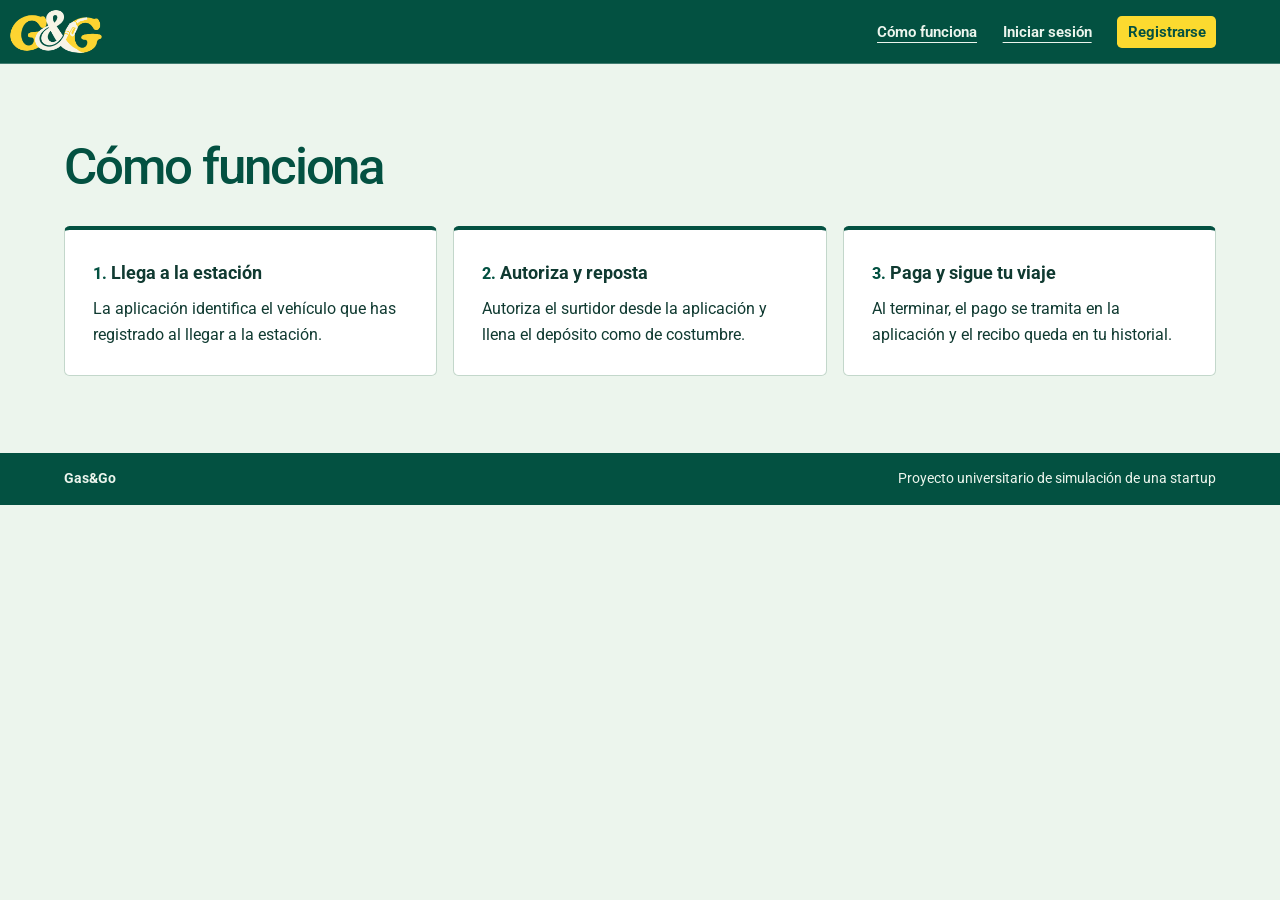
==== como-funciona.html @ ba5b00a3 "Add local account flows and invert refuelling badge colors" ====
<!doctype html>
<html lang="es">
  <head>
    <meta charset="utf-8">
    <meta name="viewport" content="width=device-width, initial-scale=1">
    <title>Cómo funciona | Gas&amp;Go</title>
    <link rel="icon" href="assets/images/logo-gg.webp" type="image/webp">
    <link rel="stylesheet" href="assets/css/site.css">
  </head>
  <body>
    <header class="site-header">
      <div class="container header-inner">
        <a class="brand" href="./" aria-label="Gas&Go, inicio">
          <img src="assets/images/logo-gg.webp" alt="" width="720" height="355">
        </a>
        <nav aria-label="Navegación principal">
          <a href="como-funciona.html" aria-current="page">Cómo funciona</a>
          <a href="iniciar-sesion.html">Iniciar sesión</a>
          <a href="registrarse.html" class="nav-register">Registrarse</a>
        </nav>
      </div>
    </header>

    <main>
      <section class="container process" aria-labelledby="pasos">
        <h1 id="pasos">Cómo funciona</h1>
        <ol class="steps">
          <li>
            <h2>Llega a la estación</h2>
            <p>La aplicación identifica el vehículo que has registrado al llegar a la estación.</p>
          </li>
          <li>
            <h2>Autoriza y reposta</h2>
            <p>Autoriza el surtidor desde la aplicación y llena el depósito como de costumbre.</p>
          </li>
          <li>
            <h2>Paga y sigue tu viaje</h2>
            <p>Al terminar, el pago se tramita en la aplicación y el recibo queda en tu historial.</p>
          </li>
        </ol>
      </section>
    </main>

    <footer class="site-footer">
      <div class="container footer-inner">
        <strong>Gas&amp;Go</strong>
        <span>Proyecto universitario de simulación de una startup</span>
      </div>
    </footer>
  </body>
</html>
---- assets/css/site.css ----
@font-face {
  font-family: Roboto;
  src: url("../fonts/roboto-latin-normal.woff2") format("woff2");
  font-style: normal;
  font-weight: 100 900;
  font-display: swap;
}

@font-face {
  font-family: Roboto;
  src: url("../fonts/roboto-latin-italic.woff2") format("woff2");
  font-style: italic;
  font-weight: 100 900;
  font-display: swap;
}

:root {
  --green: #035141;
  --yellow: #fcda2f;
  --mint: #ecf5ed;
  --ink: #103a31;
  --line: #c3d7cb;
}

* {
  box-sizing: border-box;
}

body {
  margin: 0;
  background: var(--mint);
  color: var(--ink);
  font-family: Roboto, system-ui, sans-serif;
  line-height: 1.6;
}

a {
  color: inherit;
}

a:focus-visible {
  outline: 3px solid currentColor;
  outline-offset: 5px;
}

.container {
  width: min(74rem, calc(100% - 2 * clamp(1.25rem, 5vw, 4rem)));
  margin-inline: auto;
}

.site-header,
.site-footer {
  background: var(--green);
  color: var(--mint);
}

.header-inner,
.footer-inner {
  display: flex;
  flex-wrap: wrap;
  align-items: center;
  justify-content: space-between;
  gap: 1rem;
  padding-block: 0.9rem;
}

.header-inner {
  padding-block: .5rem;
  border-bottom: 1px solid #ffffff40;
}

.brand img {
  display: block;
  width: 100%;
  height: auto;
}

.brand {
  display: block;
  width: clamp(5rem, 10vw, 6rem);
}

.site-header nav a {
  font-size: 0.95rem;
  font-weight: 650;
  text-underline-offset: 0.3em;
}

@media (min-width: 47rem) {
  .header-inner {
    width: 100%;
    padding-inline: .5rem max(clamp(1.25rem, 5vw, 4rem), (100% - 74rem) / 2);
  }
}

.process {
  padding-block: clamp(3rem, 6vw, 5.5rem);
}

.process h1 {
  margin: 0;
  font-weight: 500;
  letter-spacing: -0.04em;
  line-height: 1.03;
  color: var(--green);
  font-size: clamp(2.25rem, 4vw, 4rem);
}

.steps {
  display: grid;
  grid-template-columns: repeat(3, minmax(0, 1fr));
  gap: 1rem;
  margin-block: 2rem 0;
  padding-left: 0;
}

.steps li {
  display: list-item;
  list-style-position: inside;
  padding: clamp(1rem, 3vw, 1.75rem);
  border: 1px solid var(--line);
  border-top: 4px solid var(--green);
  border-radius: 0.35rem;
  background: #fff;
}

.steps li::marker {
  color: var(--green);
  font-weight: 800;
}

.steps h2 {
  display: inline;
  margin: 0;
  font-size: 1.15rem;
}

.steps p {
  margin: 0.55rem 0 0;
}

.footer-inner {
  font-size: 0.9rem;
}

@media (max-width: 46rem) {
  .steps {
    grid-template-columns: 1fr;
  }
}

.site-header nav {
  display: flex;
  flex-wrap: wrap;
  align-items: center;
  justify-content: flex-end;
  gap: .35rem clamp(.65rem, 2vw, 1.6rem);
}

.site-header .nav-register {
  padding: .25rem .65rem;
  border-radius: .3rem;
  background: var(--yellow);
  color: var(--green);
  text-decoration: none;
}

.site-header .nav-register:focus-visible {
  outline-color: var(--mint);
}

@media (max-width: 30rem) {
  .header-inner {
    flex-wrap: nowrap;
    gap: .6rem;
  }

  .header-inner .brand {
    flex: 0 0 auto;
  }

  .site-header nav a {
    font-size: .82rem;
  }
}
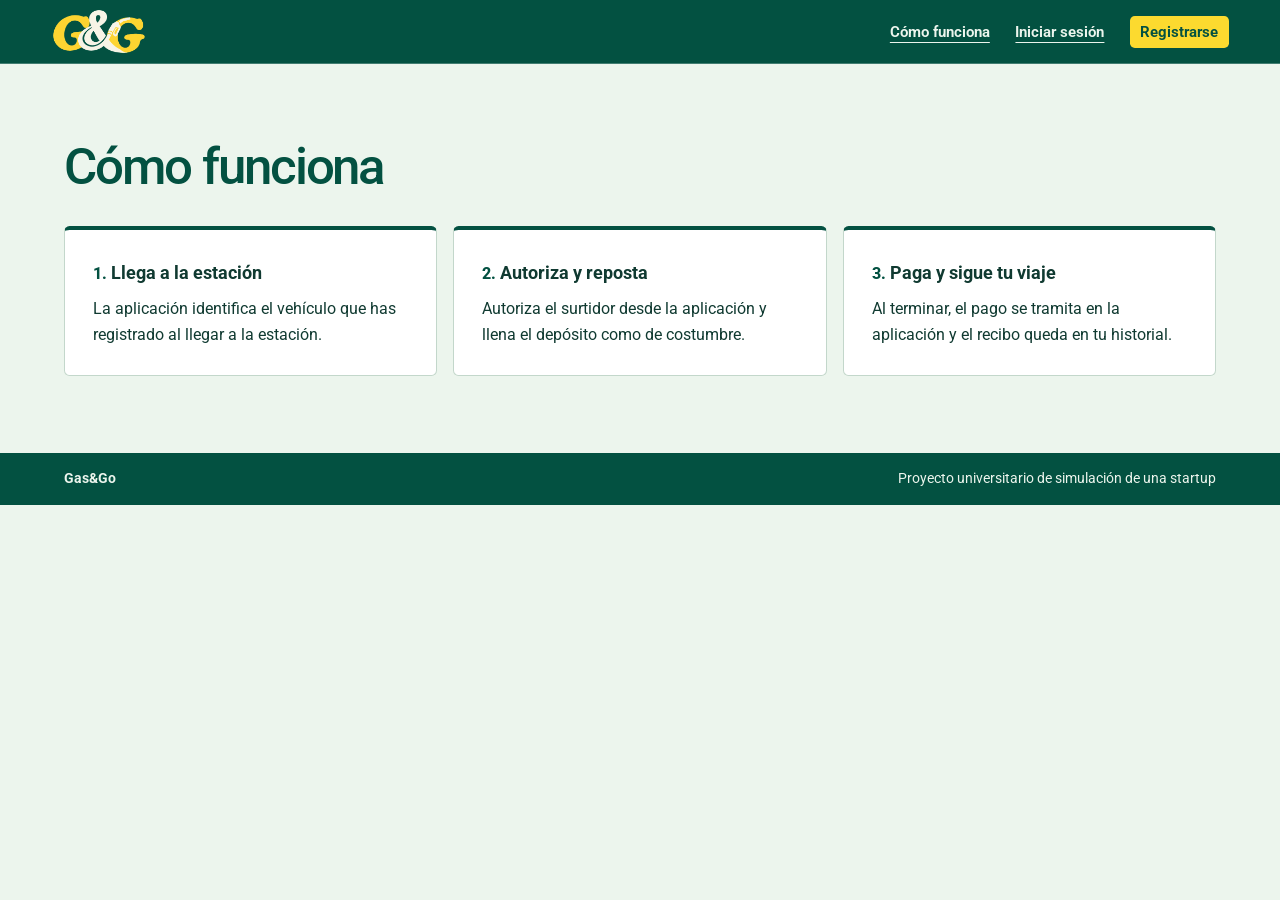
==== commit 53644c57: "Align shared header and move identification to the entrance camera" ====
--- a/como-funciona.html
+++ b/como-funciona.html
@@ -9,7 +9,7 @@
   </head>
   <body>
     <header class="site-header">
-      <div class="container header-inner">
+      <div class="header-inner">
         <a class="brand" href="./" aria-label="Gas&Go, inicio">
           <img src="assets/images/logo-gg.webp" alt="" width="720" height="355">
         </a>
--- a/assets/css/site.css
+++ b/assets/css/site.css
@@ -16,6 +16,7 @@
 
 :root {
   --green: #035141;
+  --station-edge: clamp(0.85rem, 4vw, 3.5rem);
   --yellow: #fcda2f;
   --mint: #ecf5ed;
   --ink: #103a31;
@@ -65,7 +66,7 @@
 }
 
 .header-inner {
-  padding-block: .5rem;
+  padding: .5rem clamp(1.25rem, 5vw, 4rem);
   border-bottom: 1px solid #ffffff40;
 }
 
@@ -88,8 +89,7 @@
 
 @media (min-width: 47rem) {
   .header-inner {
-    width: 100%;
-    padding-inline: .5rem max(clamp(1.25rem, 5vw, 4rem), (100% - 74rem) / 2);
+    padding-inline: var(--station-edge);
   }
 }
 
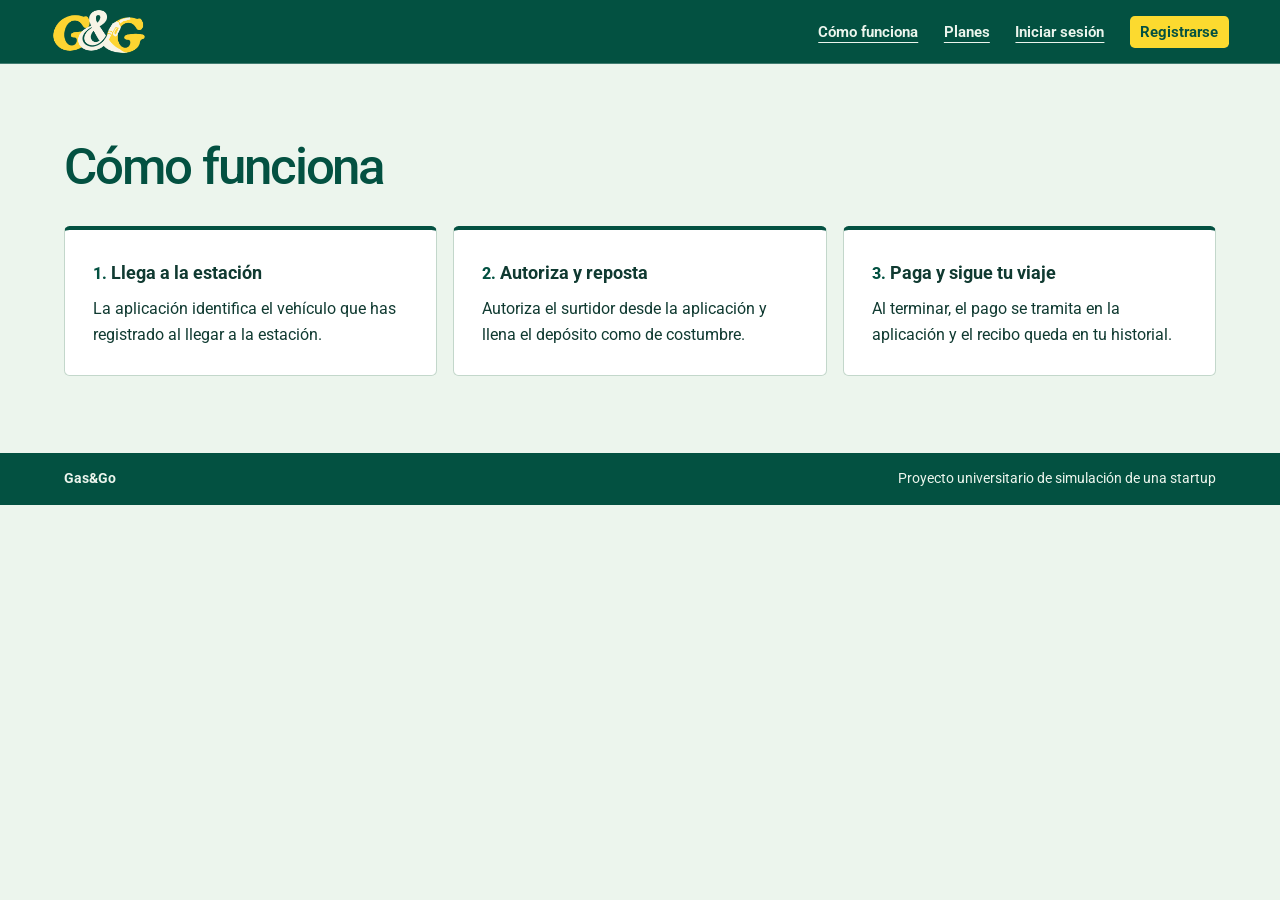
==== commit 2d7bf727: "Add interactive Gas&Go plan comparison" ====
--- a/como-funciona.html
+++ b/como-funciona.html
@@ -15,6 +15,7 @@
         </a>
         <nav aria-label="Navegación principal">
           <a href="como-funciona.html" aria-current="page">Cómo funciona</a>
+          <a href="planes.html">Planes</a>
           <a href="iniciar-sesion.html">Iniciar sesión</a>
           <a href="registrarse.html" class="nav-register">Registrarse</a>
         </nav>
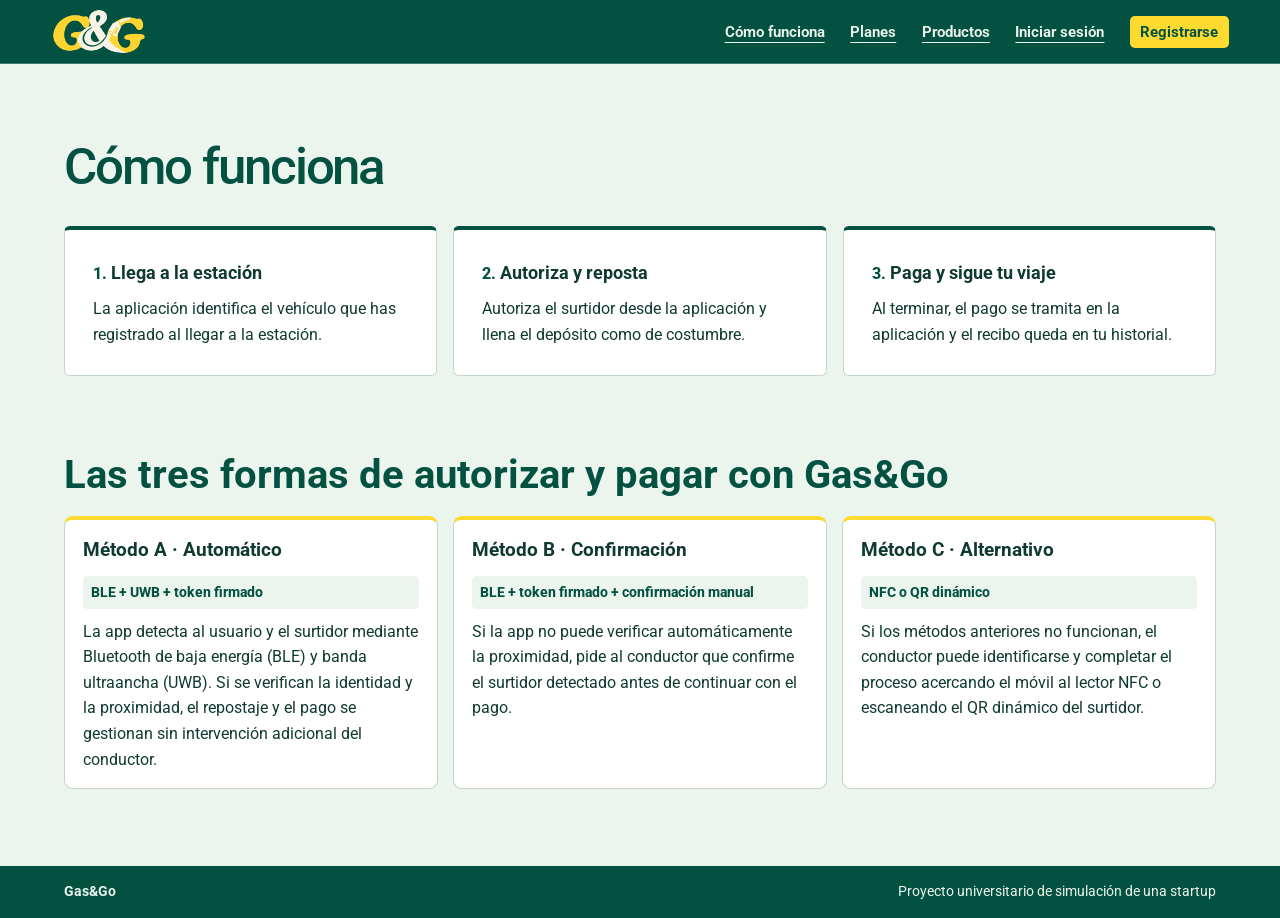
==== commit bd54005e: "Add product links, authorization methods and Service&Go visit" ====
--- a/como-funciona.html
+++ b/como-funciona.html
@@ -16,6 +16,7 @@
         <nav aria-label="Navegación principal">
           <a href="como-funciona.html" aria-current="page">Cómo funciona</a>
           <a href="planes.html">Planes</a>
+          <a href="productos.html">Productos</a>
           <a href="iniciar-sesion.html">Iniciar sesión</a>
           <a href="registrarse.html" class="nav-register">Registrarse</a>
         </nav>
@@ -40,6 +41,27 @@
           </li>
         </ol>
       </section>
+
+      <section class="container methods" aria-labelledby="methods-title">
+        <h2 id="methods-title">Las tres formas de autorizar y pagar con Gas&amp;Go</h2>
+        <div class="methods-grid">
+          <article>
+            <h3>Método A · Automático</h3>
+            <p class="method-tech">BLE + UWB + token firmado</p>
+            <p>La app detecta al usuario y el surtidor mediante Bluetooth de baja energía (BLE) y banda ultraancha (UWB). Si se verifican la identidad y la proximidad, el repostaje y el pago se gestionan sin intervención adicional del conductor.</p>
+          </article>
+          <article>
+            <h3>Método B · Confirmación</h3>
+            <p class="method-tech">BLE + token firmado + confirmación manual</p>
+            <p>Si la app no puede verificar automáticamente la proximidad, pide al conductor que confirme el surtidor detectado antes de continuar con el pago.</p>
+          </article>
+          <article>
+            <h3>Método C · Alternativo</h3>
+            <p class="method-tech">NFC o QR dinámico</p>
+            <p>Si los métodos anteriores no funcionan, el conductor puede identificarse y completar el proceso acercando el móvil al lector NFC o escaneando el QR dinámico del surtidor.</p>
+          </article>
+        </div>
+      </section>
     </main>
 
     <footer class="site-footer">
--- a/assets/css/site.css
+++ b/assets/css/site.css
@@ -183,3 +183,72 @@
     font-size: .82rem;
   }
 }
+
+@media (prefers-reduced-motion: no-preference) {
+  body::before {
+    content: "";
+    position: fixed;
+    z-index: 50;
+    inset: 0;
+    pointer-events: none;
+    background:
+      radial-gradient(ellipse at 27% 18%, #ecf5edbb, transparent 63%),
+      radial-gradient(ellipse at 81% 67%, #d4e9dca6, transparent 61%),
+      #ecf5ed66;
+    animation: page-mist .8s cubic-bezier(.2,.65,.3,1) both;
+  }
+
+  @keyframes page-mist {
+    from { opacity: 1; transform: scale(1.045); }
+    to { opacity: 0; transform: scale(1); }
+  }
+}
+
+.methods {
+  padding-bottom: clamp(3rem, 6vw, 5rem);
+}
+
+.methods h2 {
+  margin: 0 0 1.15rem;
+  color: var(--green);
+  font-size: clamp(1.5rem, 4vw, 2.5rem);
+  line-height: 1.12;
+}
+
+.methods-grid {
+  display: grid;
+  grid-template-columns: repeat(3, minmax(0, 1fr));
+  gap: .9rem;
+}
+
+.methods article {
+  padding: 1rem 1.15rem;
+  border: 1px solid var(--line);
+  border-top: .25rem solid var(--yellow);
+  border-radius: .55rem;
+  background: #fff;
+}
+
+.methods h3,
+.methods article p {
+  margin: 0 0 .6rem;
+}
+
+.methods article p:last-child {
+  margin-bottom: 0;
+}
+
+.method-tech {
+  padding: .35rem .5rem;
+  border-radius: .28rem;
+  background: var(--mint);
+  color: var(--green);
+  font-size: .86rem;
+  font-weight: 750;
+}
+
+@media (max-width: 46rem) {
+  .methods-grid {
+    grid-template-columns: 1fr;
+  }
+}
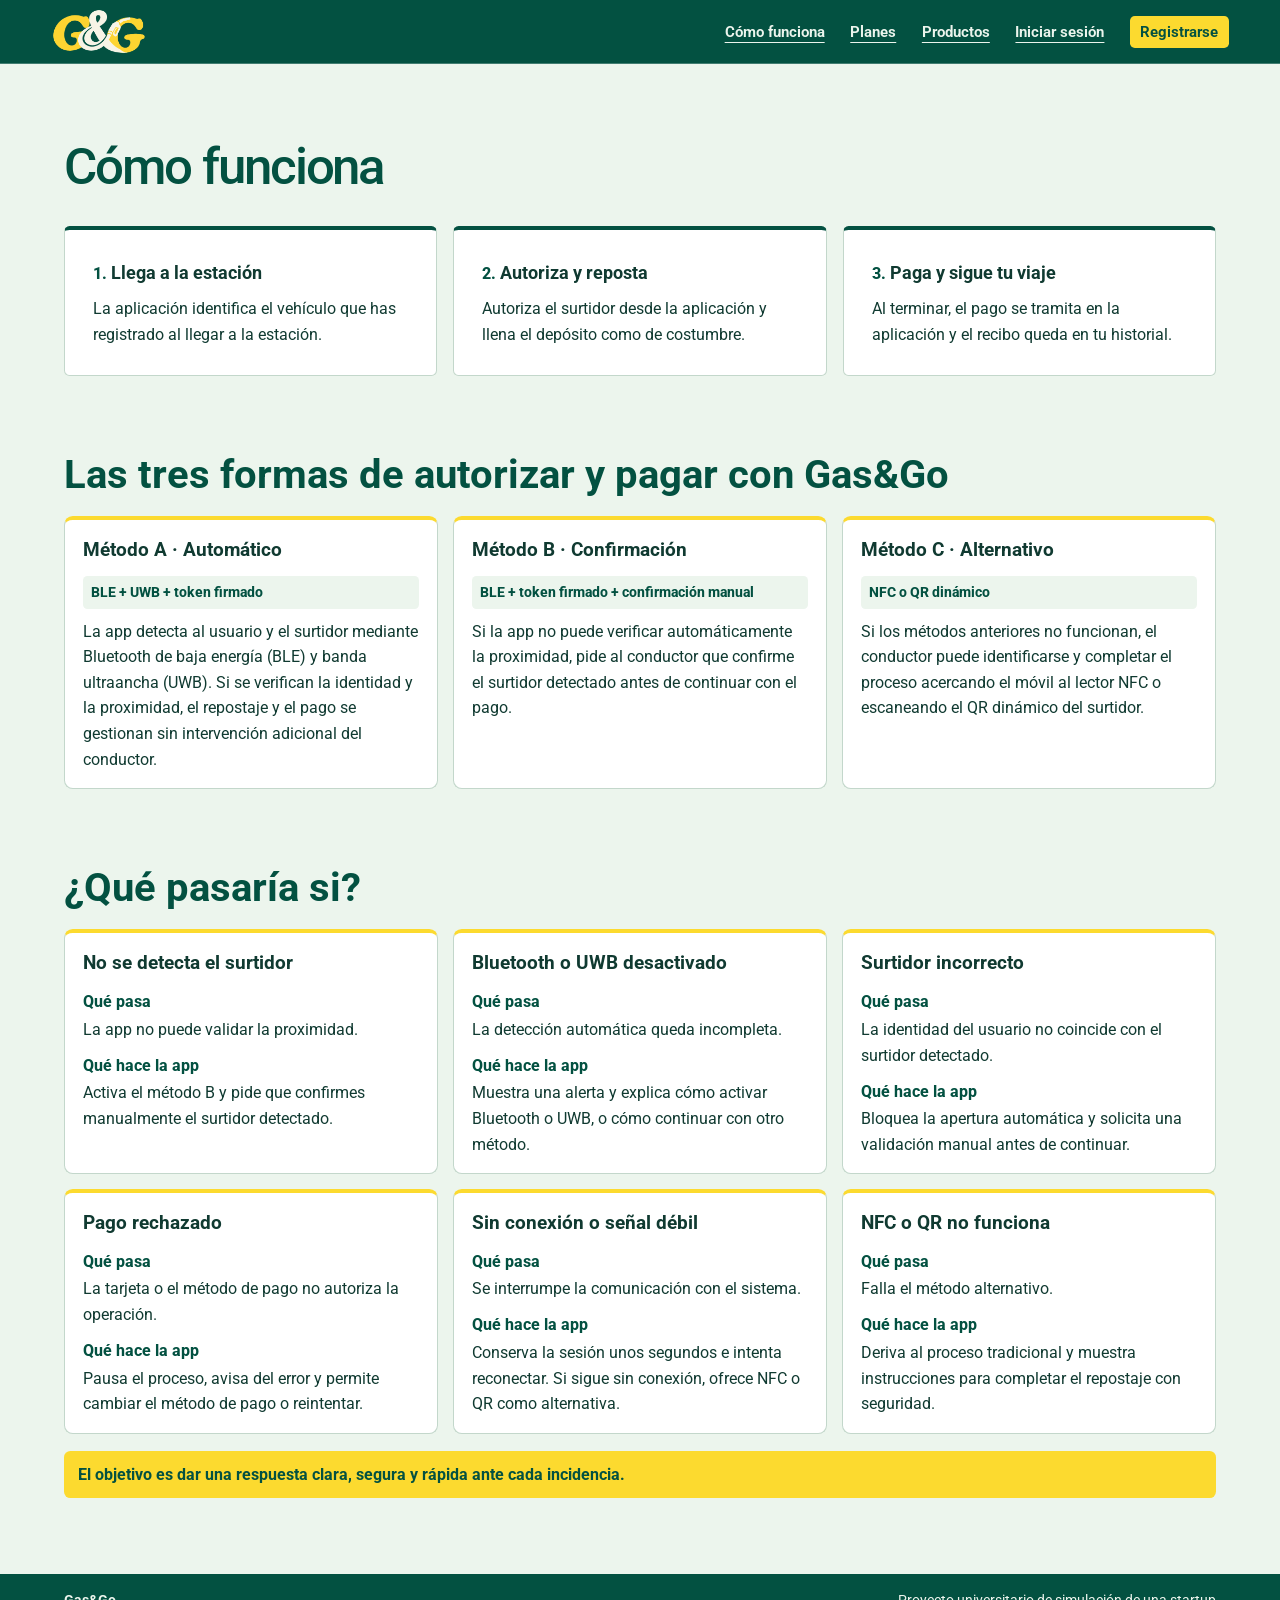
==== commit e435636f: "Document station incidents and apply service app branding" ====
--- a/como-funciona.html
+++ b/como-funciona.html
@@ -62,6 +62,18 @@
           </article>
         </div>
       </section>
+      <section class="container methods scenarios" aria-labelledby="scenarios-title">
+        <h2 id="scenarios-title">¿Qué pasaría si?</h2>
+        <div class="methods-grid">
+          <article><h3>No se detecta el surtidor</h3><dl><dt>Qué pasa</dt><dd>La app no puede validar la proximidad.</dd><dt>Qué hace la app</dt><dd>Activa el método B y pide que confirmes manualmente el surtidor detectado.</dd></dl></article>
+          <article><h3>Bluetooth o UWB desactivado</h3><dl><dt>Qué pasa</dt><dd>La detección automática queda incompleta.</dd><dt>Qué hace la app</dt><dd>Muestra una alerta y explica cómo activar Bluetooth o UWB, o cómo continuar con otro método.</dd></dl></article>
+          <article><h3>Surtidor incorrecto</h3><dl><dt>Qué pasa</dt><dd>La identidad del usuario no coincide con el surtidor detectado.</dd><dt>Qué hace la app</dt><dd>Bloquea la apertura automática y solicita una validación manual antes de continuar.</dd></dl></article>
+          <article><h3>Pago rechazado</h3><dl><dt>Qué pasa</dt><dd>La tarjeta o el método de pago no autoriza la operación.</dd><dt>Qué hace la app</dt><dd>Pausa el proceso, avisa del error y permite cambiar el método de pago o reintentar.</dd></dl></article>
+          <article><h3>Sin conexión o señal débil</h3><dl><dt>Qué pasa</dt><dd>Se interrumpe la comunicación con el sistema.</dd><dt>Qué hace la app</dt><dd>Conserva la sesión unos segundos e intenta reconectar. Si sigue sin conexión, ofrece NFC o QR como alternativa.</dd></dl></article>
+          <article><h3>NFC o QR no funciona</h3><dl><dt>Qué pasa</dt><dd>Falla el método alternativo.</dd><dt>Qué hace la app</dt><dd>Deriva al proceso tradicional y muestra instrucciones para completar el repostaje con seguridad.</dd></dl></article>
+        </div>
+        <p class="scenarios-objective">El objetivo es dar una respuesta clara, segura y rápida ante cada incidencia.</p>
+      </section>
     </main>
 
     <footer class="site-footer">
--- a/assets/css/site.css
+++ b/assets/css/site.css
@@ -252,3 +252,61 @@
     grid-template-columns: 1fr;
   }
 }
+
+:root {
+  --takego-primary: #361912;
+  --takego-secondary: #fed612;
+  --takego-tertiary: #fdf8ea;
+  --servicego-primary: #09264c;
+  --servicego-secondary: #ffdf2e;
+  --servicego-tertiary: #f7f9fc;
+}
+
+[data-brand="takego"] {
+  --service-primary: var(--takego-primary);
+  --service-secondary: var(--takego-secondary);
+  --service-tertiary: var(--takego-tertiary);
+  --service-logo: url('../images/takego-logo.webp');
+}
+
+[data-brand="servicego"] {
+  --service-primary: var(--servicego-primary);
+  --service-secondary: var(--servicego-secondary);
+  --service-tertiary: var(--servicego-tertiary);
+  --service-logo: url('../images/servicego-logo.webp');
+}
+
+.service-mark {
+  display: inline-block;
+  width: 3.2rem;
+  height: 1.2rem;
+  flex: 0 0 auto;
+  background: var(--service-logo) center / contain no-repeat;
+}
+
+.service-mark[hidden] {
+  display: none;
+}
+
+.scenarios dl {
+  margin: 0;
+}
+
+.scenarios dt {
+  margin-top: .65rem;
+  color: var(--green);
+  font-weight: 750;
+}
+
+.scenarios dd {
+  margin: .12rem 0 0;
+}
+
+.scenarios-objective {
+  margin: 1.1rem 0 0;
+  padding: .65rem .85rem;
+  border-radius: .4rem;
+  background: var(--yellow);
+  color: var(--green);
+  font-weight: 700;
+}
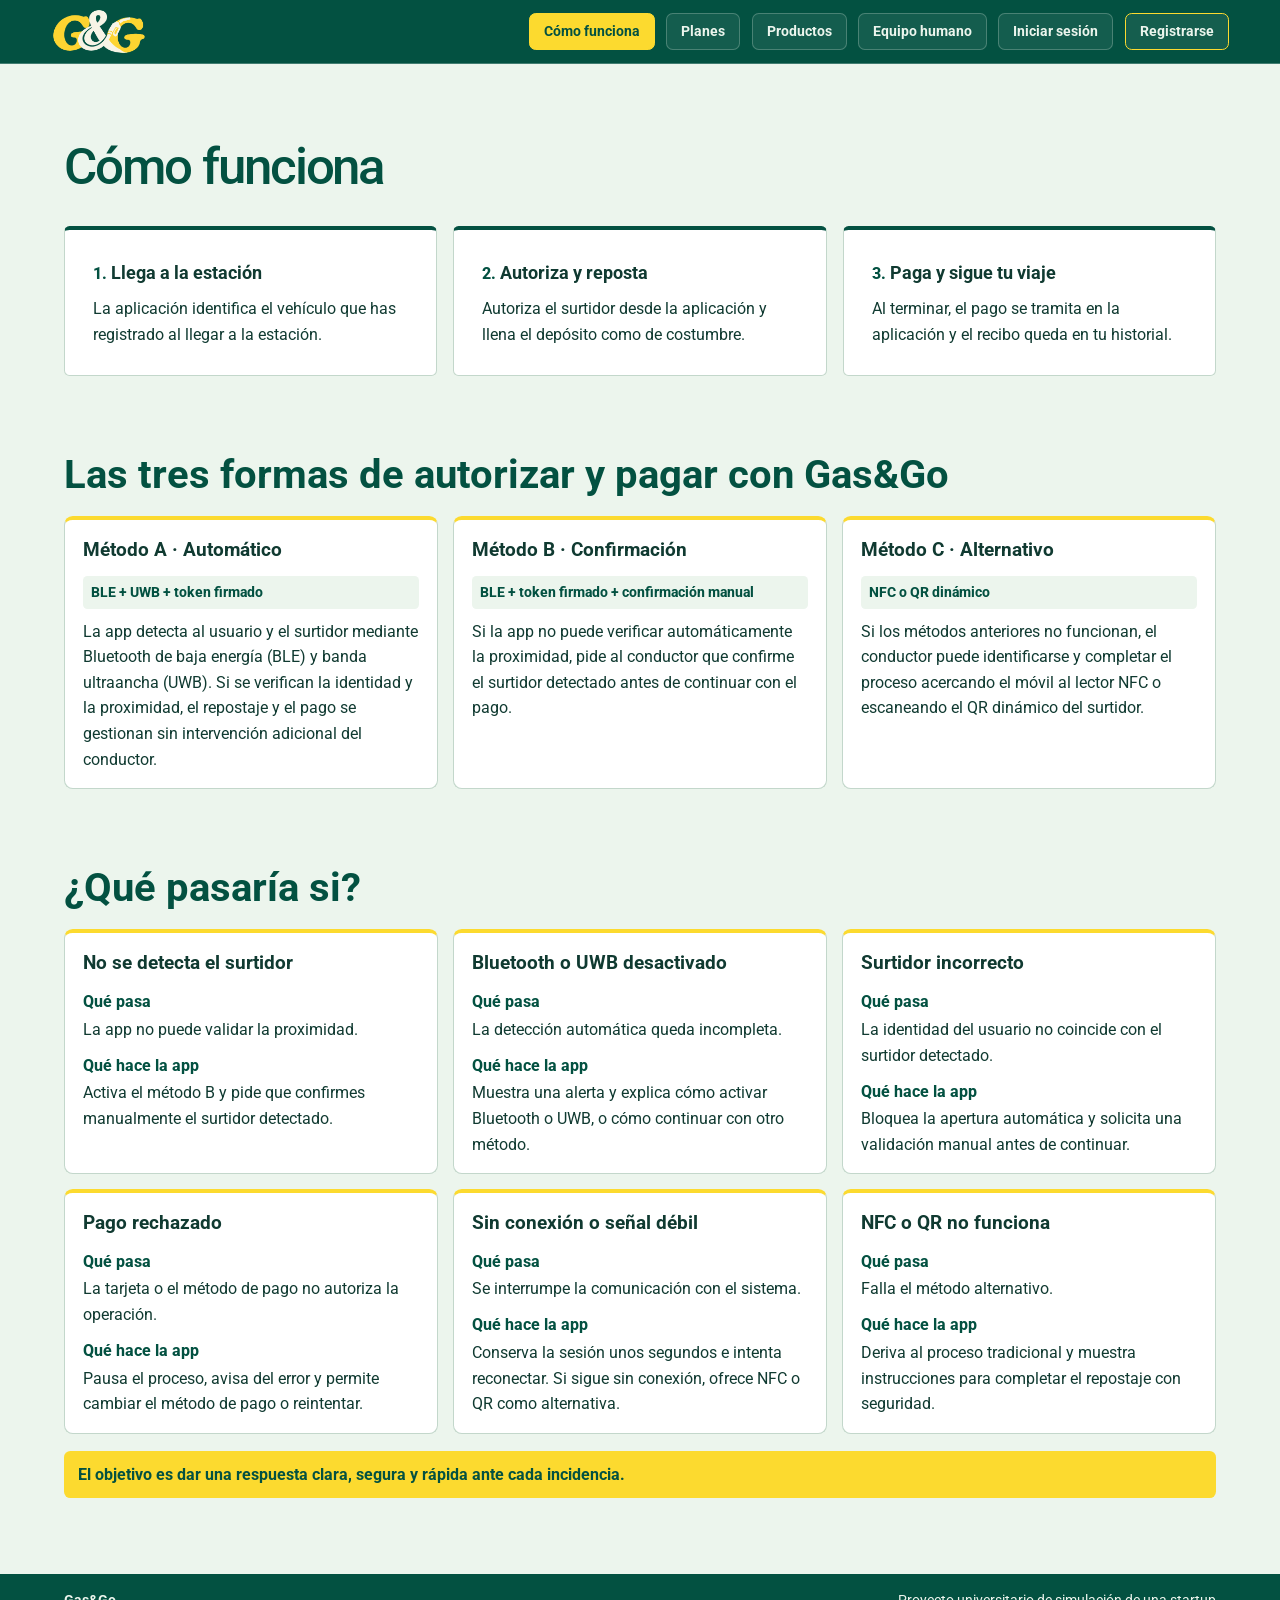
==== commit b8661ea7: "Añade el recorrido del equipo y pule la experiencia de Gas&Go" ====
--- a/como-funciona.html
+++ b/como-funciona.html
@@ -6,6 +6,7 @@
     <title>Cómo funciona | Gas&amp;Go</title>
     <link rel="icon" href="assets/images/logo-gg.webp" type="image/webp">
     <link rel="stylesheet" href="assets/css/site.css">
+    <script type="module" src="assets/cursor-trail.js"></script>
   </head>
   <body>
     <header class="site-header">
@@ -17,6 +18,7 @@
           <a href="como-funciona.html" aria-current="page">Cómo funciona</a>
           <a href="planes.html">Planes</a>
           <a href="productos.html">Productos</a>
+          <a href="equipo-humano.html">Equipo humano</a>
           <a href="iniciar-sesion.html">Iniciar sesión</a>
           <a href="registrarse.html" class="nav-register">Registrarse</a>
         </nav>
--- a/assets/css/site.css
+++ b/assets/css/site.css
@@ -81,12 +81,6 @@
   width: clamp(5rem, 10vw, 6rem);
 }
 
-.site-header nav a {
-  font-size: 0.95rem;
-  font-weight: 650;
-  text-underline-offset: 0.3em;
-}
-
 @media (min-width: 47rem) {
   .header-inner {
     padding-inline: var(--station-edge);
@@ -154,25 +148,76 @@
   flex-wrap: wrap;
   align-items: center;
   justify-content: flex-end;
-  gap: .35rem clamp(.65rem, 2vw, 1.6rem);
-}
-
-.site-header .nav-register {
-  padding: .25rem .65rem;
-  border-radius: .3rem;
+  gap: .38rem clamp(.28rem, 1vw, .7rem);
+}
+
+.site-header nav a {
+  display: inline-flex;
+  align-items: center;
+  justify-content: center;
+  min-height: 2.35rem;
+  padding: .28rem clamp(.48rem, 1.1vw, .95rem);
+  border: 1px solid #ecf5ed3d;
+  border-radius: .42rem;
+  background: #ecf5ed13;
+  color: var(--mint);
+  font-size: .9rem;
+  font-weight: 700;
+  line-height: 1.2;
+  text-align: center;
+  text-decoration: none;
+  white-space: nowrap;
+}
+
+.site-header nav .nav-register {
+  border-color: var(--yellow);
+}
+
+.site-header nav a:is([aria-current="page"], :hover, :focus-visible, :active),
+.site-header nav:not(:has([aria-current="page"])) .nav-register {
+  border-color: var(--yellow);
   background: var(--yellow);
   color: var(--green);
-  text-decoration: none;
-}
-
-.site-header .nav-register:focus-visible {
-  outline-color: var(--mint);
+}
+
+.site-header nav a:focus-visible {
+  outline: 2px solid var(--mint);
+  outline-offset: 3px;
+}
+
+@media (prefers-reduced-motion: no-preference) {
+  .site-header nav a {
+    transition: background-color .18s, color .18s, border-color .18s, translate .26s cubic-bezier(.2,.8,.3,1.15);
+  }
+
+  .site-header nav a:is(:hover, :focus-visible, :active) {
+    z-index: 1;
+    animation: header-jelly .46s ease-out;
+  }
+
+  @keyframes header-jelly {
+    0% { scale: 1; }
+    27% { scale: 1.095 .91; }
+    54% { scale: .985 1.08; }
+    78% { scale: 1.04 1.015; }
+    100% { scale: 1; }
+  }
+}
+
+@media (min-width: 53rem) and (prefers-reduced-motion: no-preference) {
+  .site-header nav a:has(+ a:is(:hover, :focus-visible)) {
+    translate: -.23rem;
+  }
+
+  .site-header nav a:is(:hover, :focus-visible) + a {
+    translate: .23rem;
+  }
 }
 
 @media (max-width: 30rem) {
   .header-inner {
     flex-wrap: nowrap;
-    gap: .6rem;
+    gap: .55rem;
   }
 
   .header-inner .brand {
@@ -180,7 +225,8 @@
   }
 
   .site-header nav a {
-    font-size: .82rem;
+    min-height: 1.95rem;
+    font-size: .76rem;
   }
 }
 
@@ -310,3 +356,27 @@
   color: var(--green);
   font-weight: 700;
 }
+
+@media (hover: hover) and (pointer: fine) {
+  :root {
+    --gasgo-cursor: url('../images/cursor-car.svg') 15 5, auto;
+    --gasgo-pointer: url('../images/cursor-car.svg') 15 5, pointer;
+    cursor: var(--gasgo-cursor);
+  }
+
+  :any-link,
+  button:not(:disabled),
+  summary,
+  label:has(input:is([type="checkbox"], [type="radio"])) {
+    cursor: var(--gasgo-pointer);
+  }
+}
+
+.cursor-trail {
+  position: fixed;
+  z-index: 60;
+  inset: 0;
+  width: 100%;
+  height: 100%;
+  pointer-events: none;
+}
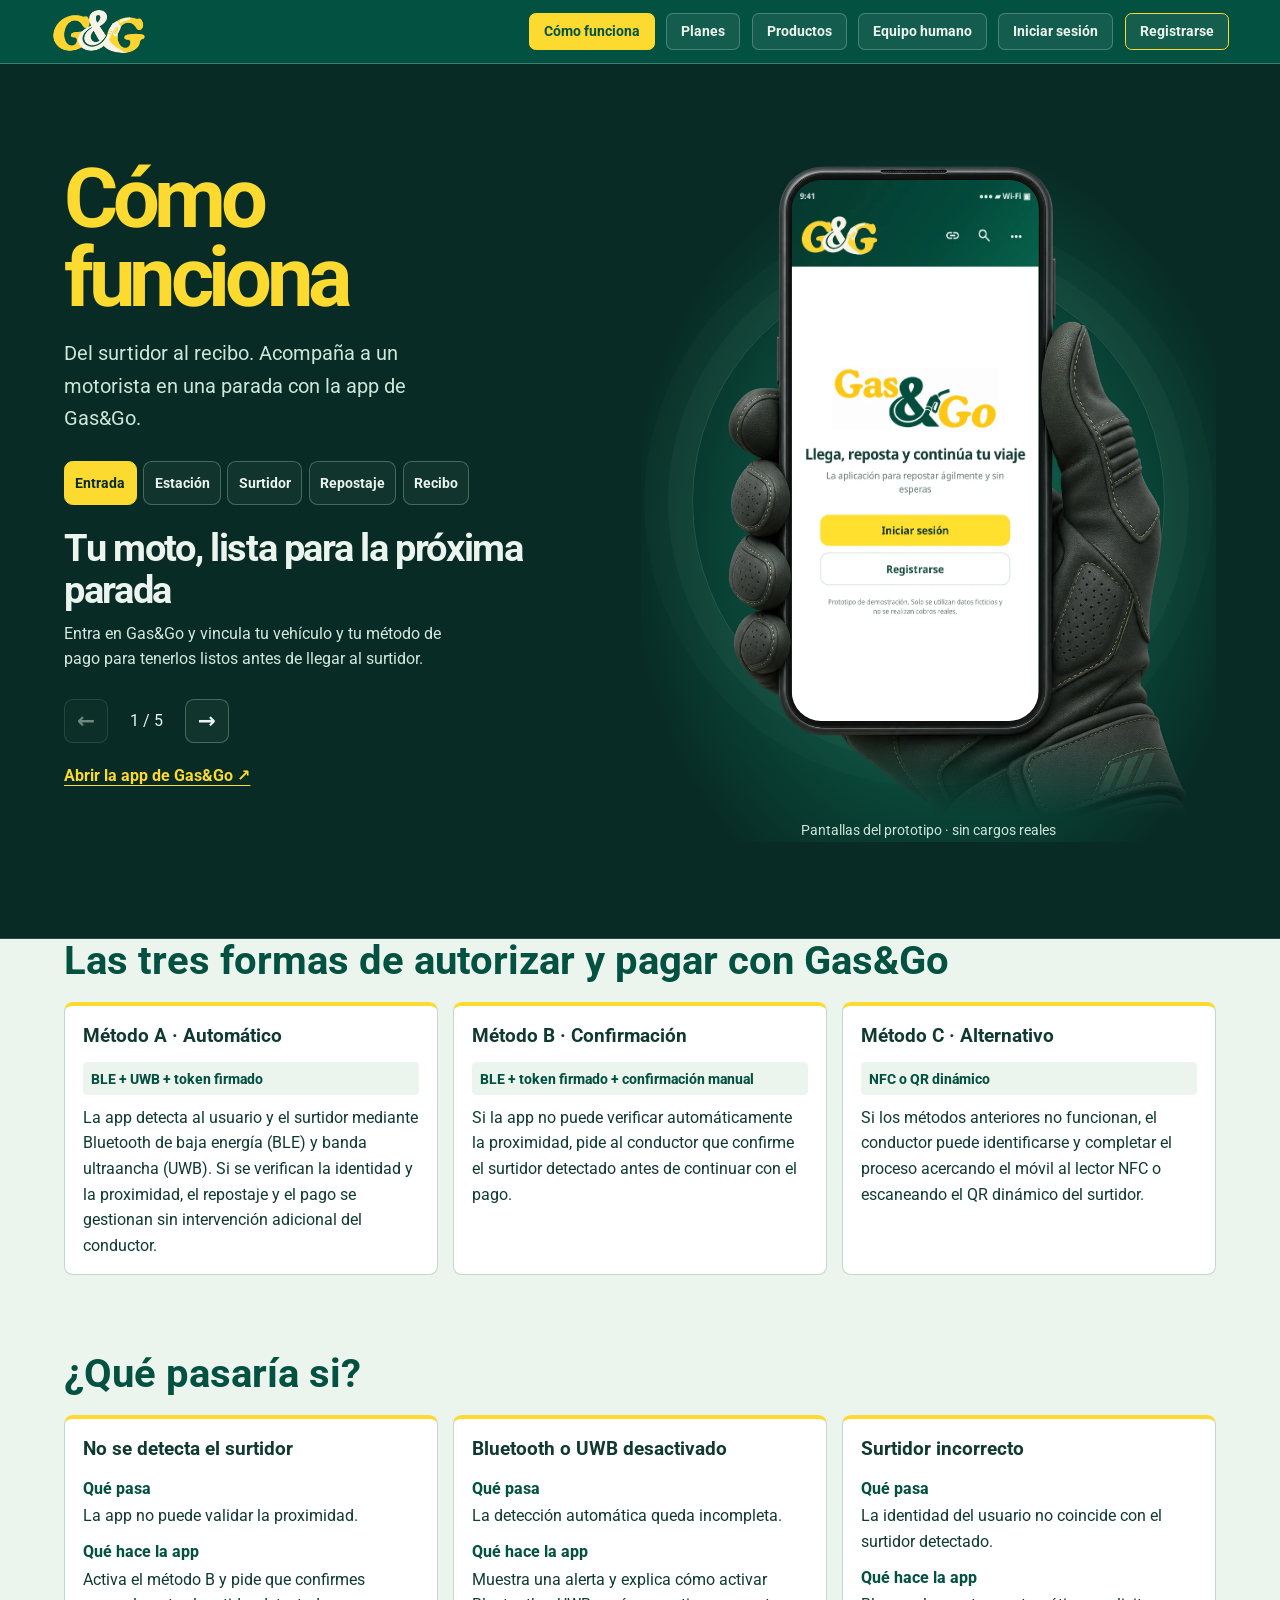
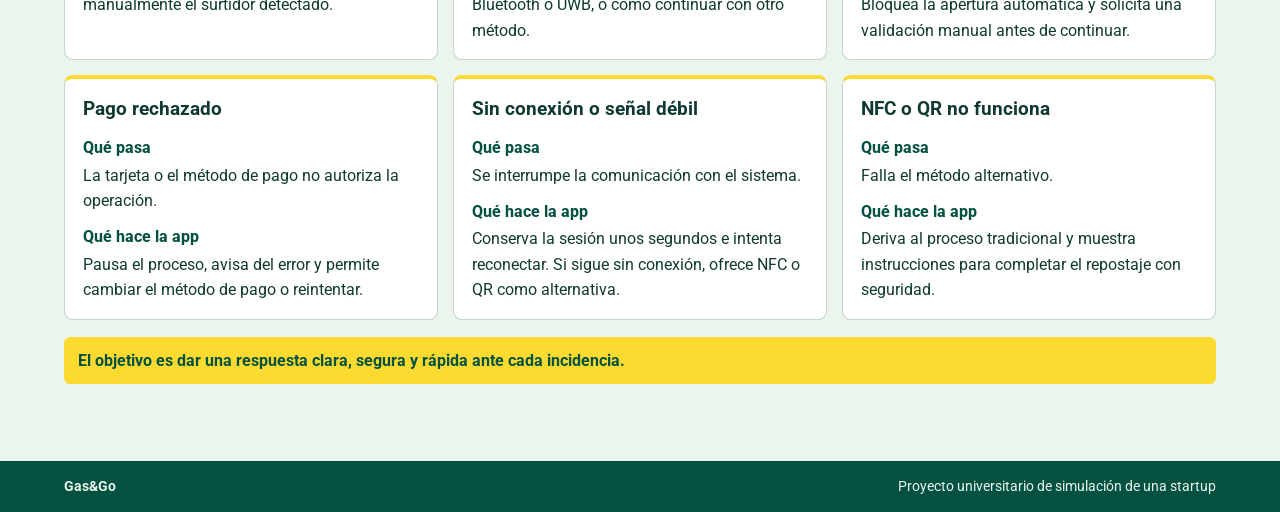
==== commit ff851c92: "Añade un recorrido visual por la app de Gas&Go" ====
--- a/como-funciona.html
+++ b/como-funciona.html
@@ -6,7 +6,9 @@
     <title>Cómo funciona | Gas&amp;Go</title>
     <link rel="icon" href="assets/images/logo-gg.webp" type="image/webp">
     <link rel="stylesheet" href="assets/css/site.css">
+    <link rel="stylesheet" href="assets/css/app-tour.css">
     <script type="module" src="assets/cursor-trail.js"></script>
+    <script type="module" src="assets/app-tour.js"></script>
   </head>
   <body>
     <header class="site-header">
@@ -26,22 +28,57 @@
     </header>
 
     <main>
-      <section class="container process" aria-labelledby="pasos">
-        <h1 id="pasos">Cómo funciona</h1>
-        <ol class="steps">
-          <li>
-            <h2>Llega a la estación</h2>
-            <p>La aplicación identifica el vehículo que has registrado al llegar a la estación.</p>
-          </li>
-          <li>
-            <h2>Autoriza y reposta</h2>
-            <p>Autoriza el surtidor desde la aplicación y llena el depósito como de costumbre.</p>
-          </li>
-          <li>
-            <h2>Paga y sigue tu viaje</h2>
-            <p>Al terminar, el pago se tramita en la aplicación y el recibo queda en tu historial.</p>
-          </li>
-        </ol>
+      <section class="app-tour" aria-labelledby="pasos">
+        <div class="container app-tour-layout">
+          <div class="app-tour-intro">
+            <h1 id="pasos">Cómo funciona</h1>
+            <p>Del surtidor al recibo. Acompaña a un motorista en una parada con la app de Gas&amp;Go.</p>
+          </div>
+          <nav class="app-tour-nav" aria-label="Pasos del recorrido" hidden>
+            <button type="button" data-tour-step="0">Entrada</button>
+            <button type="button" data-tour-step="1">Estación</button>
+            <button type="button" data-tour-step="2">Surtidor</button>
+            <button type="button" data-tour-step="3">Repostaje</button>
+            <button type="button" data-tour-step="4">Recibo</button>
+          </nav>
+          <div class="app-tour-visual" aria-label="Vistas del prototipo de Gas&amp;Go">
+            <div class="app-tour-phone">
+              <img class="app-tour-hand" src="assets/images/app-tour/mano.webp" width="960" height="1270" alt="" aria-hidden="true">
+              <img class="app-tour-screen" src="assets/images/app-tour/bienvenida.webp" width="585" height="1200" alt="Bienvenida de Gas&amp;Go con las opciones de iniciar sesión y registrarse.">
+            </div>
+            <p class="app-tour-caption">Pantallas del prototipo · sin cargos reales</p>
+          </div>
+          <div class="app-tour-content">
+            <ol class="app-tour-steps" aria-live="polite">
+              <li data-screen="bienvenida" data-alt="Bienvenida de Gas&amp;Go con las opciones de iniciar sesión y registrarse.">
+                <h2>Tu moto, lista para la próxima parada</h2>
+                <p>Entra en Gas&amp;Go y vincula tu vehículo y tu método de pago para tenerlos listos antes de llegar al surtidor.</p>
+              </li>
+              <li data-screen="estacion" data-alt="Ficha de GAS&amp;GO Demo con los combustibles, la disponibilidad y la opción de abrir el surtidor.">
+                <h2>Elige dónde parar</h2>
+                <p>Consulta las estaciones y su disponibilidad. En la de demostración puedes ver los precios, los puntos libres y abrir el surtidor virtual desde su ficha.</p>
+              </li>
+              <li data-screen="confirmacion" data-alt="Aviso de confirmación del surtidor 02 para la moto vinculada.">
+                <h2>Comprueba el surtidor</h2>
+                <p>Gas&amp;Go intenta verificar la proximidad automáticamente. En esta parada, la app te pide confirmar que estás frente al surtidor 02 antes de autorizarlo.</p>
+              </li>
+              <li data-screen="autorizado" data-alt="Ficha de la estación con el aviso Surtidor autorizado.">
+                <h2>Reposta</h2>
+                <p>Con el surtidor autorizado, ya puedes usar la manguera. En el prototipo, el suministro se controla desde el simulador que se abre al iniciar la operación.</p>
+              </li>
+              <li data-screen="historial" data-alt="Historial de la app con la operación de repostaje y el acceso a su recibo.">
+                <h2>El recibo te espera en Historial</h2>
+                <p>Al terminar, Gas&amp;Go registra el importe del suministro y guarda el recibo en Historial. Puedes seguir tu viaje y consultarlo más tarde.</p>
+              </li>
+            </ol>
+            <div class="app-tour-controls" hidden>
+              <button type="button" data-tour-move="-1" aria-label="Paso anterior"><span aria-hidden="true">←</span></button>
+              <output class="app-tour-count" aria-label="Progreso del recorrido"></output>
+              <button type="button" data-tour-move="1" aria-label="Paso siguiente"><span aria-hidden="true">→</span></button>
+            </div>
+            <a class="app-tour-link" href="https://rbayes-upc.github.io/GAS-GO/index.html">Abrir la app de Gas&amp;Go <span aria-hidden="true">↗</span></a>
+          </div>
+        </div>
       </section>
 
       <section class="container methods" aria-labelledby="methods-title">
--- a/assets/css/site.css
+++ b/assets/css/site.css
@@ -87,60 +87,8 @@
   }
 }
 
-.process {
-  padding-block: clamp(3rem, 6vw, 5.5rem);
-}
-
-.process h1 {
-  margin: 0;
-  font-weight: 500;
-  letter-spacing: -0.04em;
-  line-height: 1.03;
-  color: var(--green);
-  font-size: clamp(2.25rem, 4vw, 4rem);
-}
-
-.steps {
-  display: grid;
-  grid-template-columns: repeat(3, minmax(0, 1fr));
-  gap: 1rem;
-  margin-block: 2rem 0;
-  padding-left: 0;
-}
-
-.steps li {
-  display: list-item;
-  list-style-position: inside;
-  padding: clamp(1rem, 3vw, 1.75rem);
-  border: 1px solid var(--line);
-  border-top: 4px solid var(--green);
-  border-radius: 0.35rem;
-  background: #fff;
-}
-
-.steps li::marker {
-  color: var(--green);
-  font-weight: 800;
-}
-
-.steps h2 {
-  display: inline;
-  margin: 0;
-  font-size: 1.15rem;
-}
-
-.steps p {
-  margin: 0.55rem 0 0;
-}
-
 .footer-inner {
   font-size: 0.9rem;
-}
-
-@media (max-width: 46rem) {
-  .steps {
-    grid-template-columns: 1fr;
-  }
 }
 
 .site-header nav {
--- a/assets/css/app-tour.css
+++ b/assets/css/app-tour.css
@@ -0,0 +1,202 @@
+.app-tour {
+  overflow: clip;
+  color: var(--mint);
+  background: #082c25;
+  border-bottom: 1px solid #ffffff24;
+}
+
+.app-tour-layout {
+  display: grid;
+  grid-template-columns: minmax(0, 1fr) minmax(0, 1.12fr);
+  grid-template-rows: auto auto 1fr;
+  align-items: start;
+  column-gap: clamp(2rem, 5vw, 5rem);
+  padding-block: clamp(2.75rem, 8vw, 6rem);
+}
+
+.app-tour-intro h1 {
+  margin: 0;
+  max-width: 10ch;
+  color: var(--yellow);
+  font-size: clamp(3rem, 6.5vw, 5.8rem);
+  letter-spacing: -.065em;
+  line-height: .94;
+}
+
+.app-tour-intro p {
+  margin: 1.25rem 0 1.65rem;
+  max-width: 33ch;
+  color: #cce6d9;
+  font-size: clamp(1.04rem, 1.6vw, 1.33rem);
+}
+
+.app-tour-visual {
+  position: relative;
+  isolation: isolate;
+  grid-column: 2;
+  grid-row: 1 / 4;
+  align-self: center;
+  display: grid;
+  place-items: center;
+  min-height: 30rem;
+  touch-action: pan-y;
+  border-radius: 1.5rem;
+  background: radial-gradient(ellipse at 52% 56%, #18735d 0%, #0a493b 43%, #082c25 74%);
+}
+
+.app-tour-visual::before {
+  content: "";
+  position: absolute;
+  z-index: -1;
+  width: 82%;
+  aspect-ratio: 1;
+  border: 1px solid #a9e0c92b;
+  border-radius: 50%;
+  box-shadow: 0 0 0 1.5rem #b6e8d108, 0 0 0 3rem #b6e8d105;
+}
+
+.app-tour-phone {
+  position: relative;
+  width: min(100%, 31rem);
+  transform: translateX(8%);
+}
+
+.app-tour-hand {
+  display: block;
+  width: 100%;
+  height: auto;
+  mask-image: linear-gradient(#000 88%, transparent 100%);
+}
+
+.app-tour-screen {
+  position: absolute;
+  inset: 3.05% auto auto 14.35%;
+  width: 49.85%;
+  height: 82.45%;
+  border-radius: 12% / 5.5%;
+  background: var(--mint);
+  user-select: none;
+  -webkit-user-drag: none;
+}
+
+.app-tour-caption {
+  position: relative;
+  margin: .25rem 0 0;
+  color: #cce6d9;
+  font-size: .85rem;
+}
+
+.app-tour-nav,
+.app-tour-controls {
+  display: flex;
+  align-items: center;
+  flex-wrap: wrap;
+  gap: .4rem;
+}
+
+.app-tour [hidden] {
+  display: none;
+}
+
+.app-tour button {
+  font: inherit;
+  font-weight: 700;
+  cursor: pointer;
+  color: inherit;
+  background: #ffffff0a;
+  border: 1px solid #9ddbc357;
+  border-radius: .55rem;
+}
+
+.app-tour button:focus-visible {
+  outline: 2px solid var(--yellow);
+  outline-offset: 3px;
+}
+
+.app-tour-nav button {
+  min-height: 2.75rem;
+  padding: .35rem .65rem;
+  font-size: .88rem;
+}
+
+.app-tour-nav button[aria-current],
+.app-tour button:not([aria-disabled="true"]):hover {
+  color: #082c25;
+  background: var(--yellow);
+  border-color: var(--yellow);
+}
+
+.app-tour-steps {
+  margin: 1.35rem 0 .75rem;
+  padding: 0;
+  list-style-position: inside;
+}
+
+.app-tour:has(.app-tour-nav:not([hidden])) .app-tour-steps {
+  list-style: none;
+  min-height: 10rem;
+}
+
+.app-tour-steps h2 {
+  display: inline;
+  margin: 0;
+  font-size: clamp(1.65rem, 3vw, 2.55rem);
+  line-height: 1.08;
+  letter-spacing: -.035em;
+}
+
+.app-tour-steps p {
+  margin: .65rem 0 1rem;
+  max-width: 46ch;
+  color: #d4e8de;
+}
+
+.app-tour-controls button {
+  width: 2.75rem;
+  height: 2.75rem;
+  font-size: 1.35rem;
+}
+
+.app-tour-controls button[aria-disabled="true"] {
+  cursor: default;
+  opacity: .45;
+}
+
+.app-tour-count {
+  min-width: 4rem;
+  text-align: center;
+  font-variant-numeric: tabular-nums;
+}
+
+.app-tour-link {
+  display: inline-block;
+  margin-top: 1.25rem;
+  color: var(--yellow);
+  font-weight: 700;
+  text-underline-offset: .23em;
+}
+
+@media (max-width: 49rem) {
+  .app-tour-layout {
+    display: block;
+  }
+
+  .app-tour-intro h1 {
+    max-width: none;
+  }
+
+  .app-tour-nav {
+    margin-bottom: 1.25rem;
+  }
+
+  .app-tour-visual {
+    margin: .75rem auto 1.5rem;
+    width: min(100%, 28rem);
+    min-height: 0;
+  }
+
+  .app-tour-phone {
+    width: min(110%, 23rem);
+    transform: translateX(5%);
+  }
+}
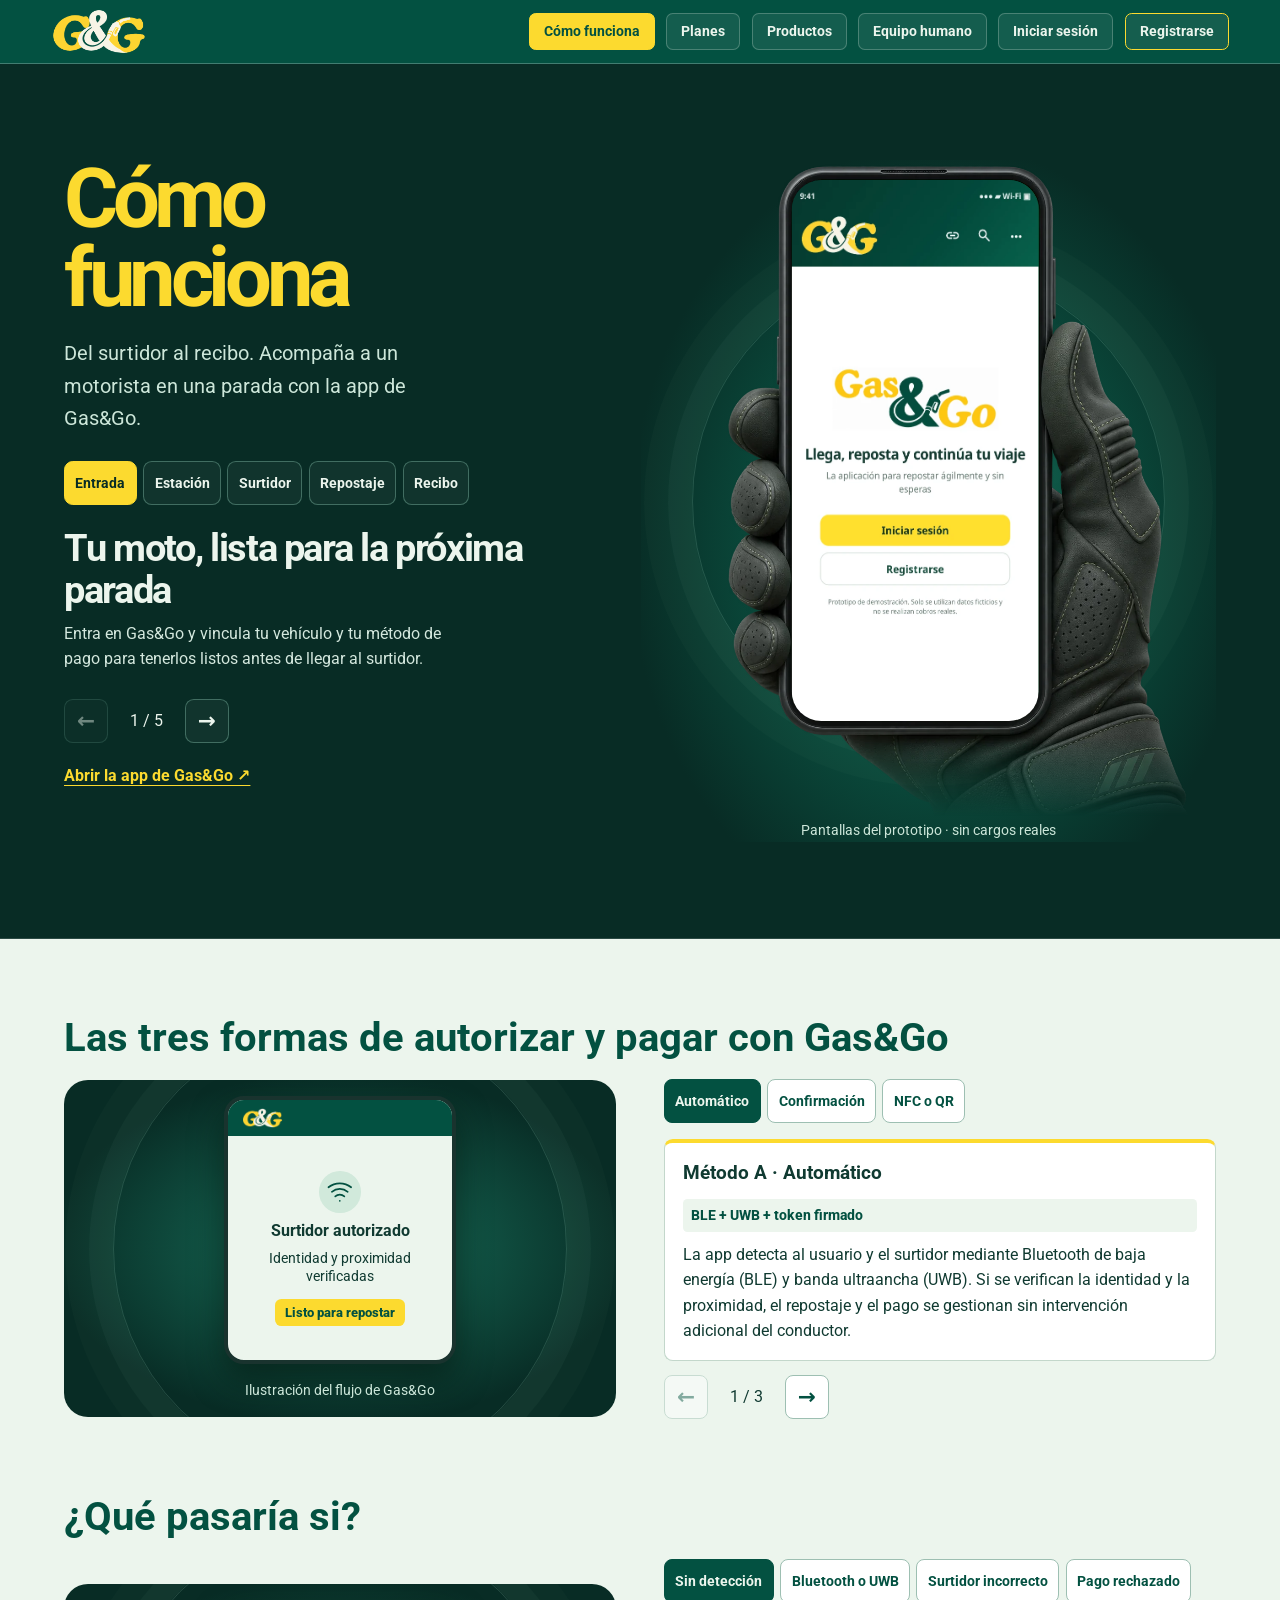
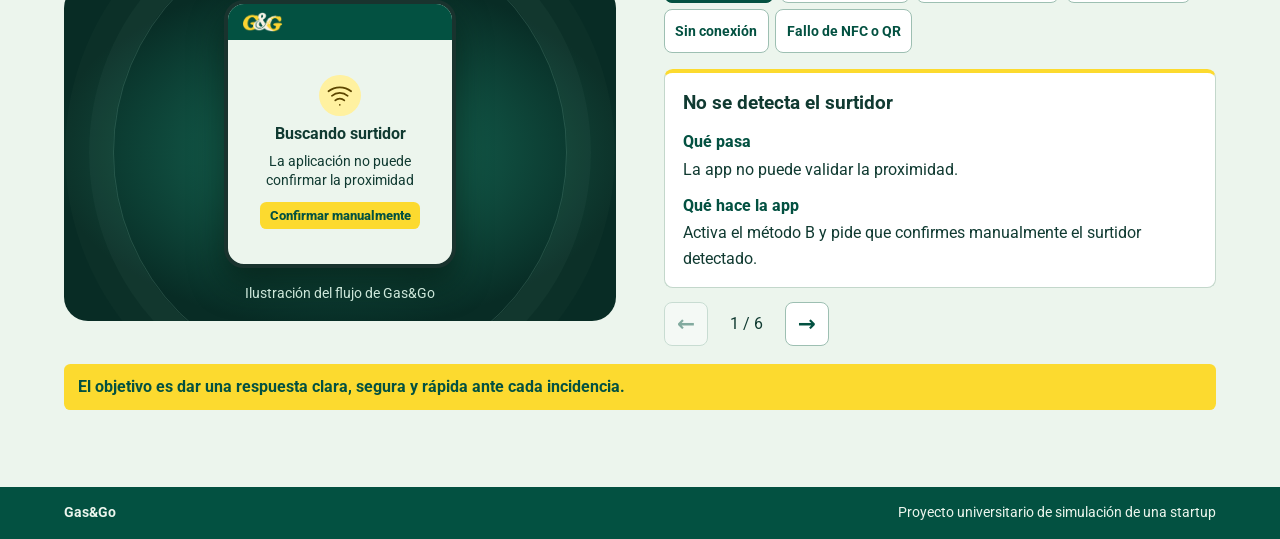
==== commit 172488b5: "Mejora el cursor, los botones y los recorridos de Gas&Go" ====
--- a/como-funciona.html
+++ b/como-funciona.html
@@ -83,33 +83,136 @@
 
       <section class="container methods" aria-labelledby="methods-title">
         <h2 id="methods-title">Las tres formas de autorizar y pagar con Gas&amp;Go</h2>
-        <div class="methods-grid">
-          <article>
-            <h3>Método A · Automático</h3>
-            <p class="method-tech">BLE + UWB + token firmado</p>
-            <p>La app detecta al usuario y el surtidor mediante Bluetooth de baja energía (BLE) y banda ultraancha (UWB). Si se verifican la identidad y la proximidad, el repostaje y el pago se gestionan sin intervención adicional del conductor.</p>
-          </article>
-          <article>
-            <h3>Método B · Confirmación</h3>
-            <p class="method-tech">BLE + token firmado + confirmación manual</p>
-            <p>Si la app no puede verificar automáticamente la proximidad, pide al conductor que confirme el surtidor detectado antes de continuar con el pago.</p>
-          </article>
-          <article>
-            <h3>Método C · Alternativo</h3>
-            <p class="method-tech">NFC o QR dinámico</p>
-            <p>Si los métodos anteriores no funcionan, el conductor puede identificarse y completar el proceso acercando el móvil al lector NFC o escaneando el QR dinámico del surtidor.</p>
-          </article>
+        <div class="reference-tour">
+          <nav class="app-tour-nav" aria-label="Métodos de autorización" hidden>
+            <button type="button" data-tour-step="0">Automático</button>
+            <button type="button" data-tour-step="1">Confirmación</button>
+            <button type="button" data-tour-step="2">NFC o QR</button>
+          </nav>
+          <div class="reference-visual app-tour-visual" hidden aria-hidden="true">
+            <div class="reference-phone">
+              <div class="reference-phone-brand"><img src="assets/images/logo-gg.webp" alt="" width="720" height="355"></div>
+              <div class="reference-phone-content">
+                <svg class="reference-icon" viewBox="0 0 24 24" fill="none" stroke="currentColor" stroke-width="1.5" stroke-linecap="round" stroke-linejoin="round"><path></path></svg>
+                <strong class="reference-title"></strong>
+                <p class="reference-message"></p>
+                <span class="reference-action"></span>
+              </div>
+            </div>
+            <p class="app-tour-caption">Ilustración del flujo de Gas&amp;Go</p>
+          </div>
+          <div class="reference-copy">
+            <div class="methods-grid reference-steps" aria-live="polite">
+              <article data-icon="signal" data-preview="Surtidor autorizado" data-message="Identidad y proximidad verificadas" data-action-label="Listo para repostar" data-tone="success">
+                <h3>Método A · Automático</h3>
+                <p class="method-tech">BLE + UWB + token firmado</p>
+                <p>La app detecta al usuario y el surtidor mediante Bluetooth de baja energía (BLE) y banda ultraancha (UWB). Si se verifican la identidad y la proximidad, el repostaje y el pago se gestionan sin intervención adicional del conductor.</p>
+              </article>
+              <article data-icon="pump" data-preview="Confirma el surtidor" data-message="Comprueba que estás junto al surtidor detectado" data-action-label="Confirmar surtidor" data-tone="warning">
+                <h3>Método B · Confirmación</h3>
+                <p class="method-tech">BLE + token firmado + confirmación manual</p>
+                <p>Si la app no puede verificar automáticamente la proximidad, pide al conductor que confirme el surtidor detectado antes de continuar con el pago.</p>
+              </article>
+              <article data-icon="qr" data-preview="Verificación alternativa" data-message="Acerca el móvil al lector NFC o escanea el QR del surtidor" data-action-label="Identificar por NFC o QR" data-tone="warning">
+                <h3>Método C · Alternativo</h3>
+                <p class="method-tech">NFC o QR dinámico</p>
+                <p>Si los métodos anteriores no funcionan, el conductor puede identificarse y completar el proceso acercando el móvil al lector NFC o escaneando el QR dinámico del surtidor.</p>
+              </article>
+            </div>
+            <div class="app-tour-controls" hidden>
+              <button type="button" data-tour-move="-1" aria-label="Paso anterior"><span aria-hidden="true">←</span></button>
+              <output class="app-tour-count" aria-label="Progreso del recorrido"></output>
+              <button type="button" data-tour-move="1" aria-label="Paso siguiente"><span aria-hidden="true">→</span></button>
+            </div>
+          </div>
         </div>
       </section>
       <section class="container methods scenarios" aria-labelledby="scenarios-title">
         <h2 id="scenarios-title">¿Qué pasaría si?</h2>
-        <div class="methods-grid">
-          <article><h3>No se detecta el surtidor</h3><dl><dt>Qué pasa</dt><dd>La app no puede validar la proximidad.</dd><dt>Qué hace la app</dt><dd>Activa el método B y pide que confirmes manualmente el surtidor detectado.</dd></dl></article>
-          <article><h3>Bluetooth o UWB desactivado</h3><dl><dt>Qué pasa</dt><dd>La detección automática queda incompleta.</dd><dt>Qué hace la app</dt><dd>Muestra una alerta y explica cómo activar Bluetooth o UWB, o cómo continuar con otro método.</dd></dl></article>
-          <article><h3>Surtidor incorrecto</h3><dl><dt>Qué pasa</dt><dd>La identidad del usuario no coincide con el surtidor detectado.</dd><dt>Qué hace la app</dt><dd>Bloquea la apertura automática y solicita una validación manual antes de continuar.</dd></dl></article>
-          <article><h3>Pago rechazado</h3><dl><dt>Qué pasa</dt><dd>La tarjeta o el método de pago no autoriza la operación.</dd><dt>Qué hace la app</dt><dd>Pausa el proceso, avisa del error y permite cambiar el método de pago o reintentar.</dd></dl></article>
-          <article><h3>Sin conexión o señal débil</h3><dl><dt>Qué pasa</dt><dd>Se interrumpe la comunicación con el sistema.</dd><dt>Qué hace la app</dt><dd>Conserva la sesión unos segundos e intenta reconectar. Si sigue sin conexión, ofrece NFC o QR como alternativa.</dd></dl></article>
-          <article><h3>NFC o QR no funciona</h3><dl><dt>Qué pasa</dt><dd>Falla el método alternativo.</dd><dt>Qué hace la app</dt><dd>Deriva al proceso tradicional y muestra instrucciones para completar el repostaje con seguridad.</dd></dl></article>
+        <div class="reference-tour">
+          <nav class="app-tour-nav" aria-label="Incidencias del repostaje" hidden>
+            <button type="button" data-tour-step="0">Sin detección</button>
+            <button type="button" data-tour-step="1">Bluetooth o UWB</button>
+            <button type="button" data-tour-step="2">Surtidor incorrecto</button>
+            <button type="button" data-tour-step="3">Pago rechazado</button>
+            <button type="button" data-tour-step="4">Sin conexión</button>
+            <button type="button" data-tour-step="5">Fallo de NFC o QR</button>
+          </nav>
+          <div class="reference-visual app-tour-visual" hidden aria-hidden="true">
+            <div class="reference-phone">
+              <div class="reference-phone-brand"><img src="assets/images/logo-gg.webp" alt="" width="720" height="355"></div>
+              <div class="reference-phone-content">
+                <svg class="reference-icon" viewBox="0 0 24 24" fill="none" stroke="currentColor" stroke-width="1.5" stroke-linecap="round" stroke-linejoin="round"><path></path></svg>
+                <strong class="reference-title"></strong>
+                <p class="reference-message"></p>
+                <span class="reference-action"></span>
+              </div>
+            </div>
+            <p class="app-tour-caption">Ilustración del flujo de Gas&amp;Go</p>
+          </div>
+          <div class="reference-copy">
+            <div class="methods-grid reference-steps" aria-live="polite">
+              <article data-icon="signal" data-preview="Buscando surtidor" data-message="La aplicación no puede confirmar la proximidad" data-action-label="Confirmar manualmente" data-tone="warning">
+                <h3>No se detecta el surtidor</h3>
+                <dl>
+                  <dt>Qué pasa</dt>
+                  <dd>La app no puede validar la proximidad.</dd>
+                  <dt>Qué hace la app</dt>
+                  <dd>Activa el método B y pide que confirmes manualmente el surtidor detectado.</dd>
+                </dl>
+              </article>
+              <article data-icon="signal" data-preview="Conexión de proximidad desactivada" data-message="Activa Bluetooth o UWB para completar la detección" data-action-label="Continuar con otro método" data-tone="warning">
+                <h3>Bluetooth o UWB desactivado</h3>
+                <dl>
+                  <dt>Qué pasa</dt>
+                  <dd>La detección automática queda incompleta.</dd>
+                  <dt>Qué hace la app</dt>
+                  <dd>Muestra una alerta y explica cómo activar Bluetooth o UWB, o cómo continuar con otro método.</dd>
+                </dl>
+              </article>
+              <article data-icon="pump" data-preview="El surtidor no coincide" data-message="La autorización queda bloqueada hasta verificar el surtidor" data-action-label="Validar el surtidor" data-tone="error">
+                <h3>Surtidor incorrecto</h3>
+                <dl>
+                  <dt>Qué pasa</dt>
+                  <dd>La identidad del usuario no coincide con el surtidor detectado.</dd>
+                  <dt>Qué hace la app</dt>
+                  <dd>Bloquea la apertura automática y solicita una validación manual antes de continuar.</dd>
+                </dl>
+              </article>
+              <article data-icon="card" data-preview="Pago rechazado" data-message="La operación queda en pausa" data-action-label="Cambiar método de pago" data-tone="error">
+                <h3>Pago rechazado</h3>
+                <dl>
+                  <dt>Qué pasa</dt>
+                  <dd>La tarjeta o el método de pago no autoriza la operación.</dd>
+                  <dt>Qué hace la app</dt>
+                  <dd>Pausa el proceso, avisa del error y permite cambiar el método de pago o reintentar.</dd>
+                </dl>
+              </article>
+              <article data-icon="signal" data-preview="Reconectando…" data-message="La sesión se conserva mientras se intenta recuperar la conexión" data-action-label="Usar NFC o QR" data-tone="warning">
+                <h3>Sin conexión o señal débil</h3>
+                <dl>
+                  <dt>Qué pasa</dt>
+                  <dd>Se interrumpe la comunicación con el sistema.</dd>
+                  <dt>Qué hace la app</dt>
+                  <dd>Conserva la sesión unos segundos e intenta reconectar. Si sigue sin conexión, ofrece NFC o QR como alternativa.</dd>
+                </dl>
+              </article>
+              <article data-icon="qr" data-preview="Verificación alternativa fallida" data-message="Sigue las instrucciones de la estación" data-action-label="Repostaje tradicional" data-tone="error">
+                <h3>NFC o QR no funciona</h3>
+                <dl>
+                  <dt>Qué pasa</dt>
+                  <dd>Falla el método alternativo.</dd>
+                  <dt>Qué hace la app</dt>
+                  <dd>Deriva al proceso tradicional y muestra instrucciones para completar el repostaje con seguridad.</dd>
+                </dl>
+              </article>
+            </div>
+            <div class="app-tour-controls" hidden>
+              <button type="button" data-tour-move="-1" aria-label="Paso anterior"><span aria-hidden="true">←</span></button>
+              <output class="app-tour-count" aria-label="Progreso del recorrido"></output>
+              <button type="button" data-tour-move="1" aria-label="Paso siguiente"><span aria-hidden="true">→</span></button>
+            </div>
+          </div>
         </div>
         <p class="scenarios-objective">El objetivo es dar una respuesta clara, segura y rápida ante cada incidencia.</p>
       </section>
--- a/assets/css/site.css
+++ b/assets/css/site.css
@@ -261,6 +261,7 @@
   --service-secondary: var(--takego-secondary);
   --service-tertiary: var(--takego-tertiary);
   --service-logo: url('../images/takego-logo.webp');
+  --service-shine: var(--takego-secondary);
 }
 
 [data-brand="servicego"] {
@@ -268,6 +269,7 @@
   --service-secondary: var(--servicego-secondary);
   --service-tertiary: var(--servicego-tertiary);
   --service-logo: url('../images/servicego-logo.webp');
+  --service-shine: #8ab9fb;
 }
 
 .service-mark {
@@ -307,8 +309,8 @@
 
 @media (hover: hover) and (pointer: fine) {
   :root {
-    --gasgo-cursor: url('../images/cursor-car.svg') 15 5, auto;
-    --gasgo-pointer: url('../images/cursor-car.svg') 15 5, pointer;
+    --gasgo-cursor: url('../images/cursor-car.svg') 23 7, auto;
+    --gasgo-pointer: url('../images/cursor-car.svg') 23 7, pointer;
     cursor: var(--gasgo-cursor);
   }
 
@@ -328,3 +330,24 @@
   height: 100%;
   pointer-events: none;
 }
+
+.cursor-car-active {
+  --gasgo-cursor: none;
+  --gasgo-pointer: none;
+}
+
+.cursor-car {
+  position: fixed;
+  inset: 0 auto auto 0;
+  z-index: 61;
+  width: 44px;
+  height: 48px;
+  transform-origin: 23px 7px;
+  pointer-events: none;
+  user-select: none;
+}
+
+.cursor-car-active button:disabled,
+.cursor-car-active button[aria-disabled="true"] {
+  cursor: none;
+}
--- a/assets/css/app-tour.css
+++ b/assets/css/app-tour.css
@@ -101,7 +101,7 @@
 .app-tour button {
   font: inherit;
   font-weight: 700;
-  cursor: pointer;
+  cursor: var(--gasgo-pointer, pointer);
   color: inherit;
   background: #ffffff0a;
   border: 1px solid #9ddbc357;
@@ -200,3 +200,150 @@
     transform: translateX(5%);
   }
 }
+
+.app-tour + .methods {
+  padding-top: clamp(2.75rem, 6vw, 5rem);
+}
+
+.reference-tour.tour-ready {
+  display: grid;
+  grid-template-columns: minmax(0, 1fr) minmax(0, 1fr);
+  grid-template-rows: auto 1fr;
+  align-items: start;
+  gap: 1rem clamp(1rem, 4vw, 3rem);
+}
+
+.reference-tour [hidden] {
+  display: none;
+}
+
+.reference-tour .app-tour-nav,
+.reference-copy {
+  grid-column: 2;
+}
+
+.reference-tour .app-tour-nav {
+  margin: 0;
+}
+
+.reference-visual {
+  grid-column: 1;
+  grid-row: 1 / 3;
+  gap: .7rem;
+  align-content: center;
+  min-height: 21rem;
+  padding: 1rem;
+  overflow: hidden;
+  color: var(--mint);
+  background: radial-gradient(ellipse, #18735d, #082c25 74%);
+}
+
+.reference-phone {
+  width: min(100%, 14.5rem);
+  border: .27rem solid #19332e;
+  border-radius: 1.25rem;
+  overflow: hidden;
+  background: var(--mint);
+  color: var(--ink);
+  box-shadow: 0 1rem 2rem #041912a0;
+}
+
+.reference-phone-brand {
+  padding: .5rem .9rem;
+  background: var(--green);
+}
+
+.reference-phone-brand img {
+  display: block;
+  width: 2.55rem;
+  height: auto;
+}
+
+.reference-phone-content {
+  display: grid;
+  min-height: 14rem;
+  padding: .9rem;
+  gap: .45rem;
+  justify-items: center;
+  align-content: center;
+  text-align: center;
+  line-height: 1.35;
+}
+
+.reference-icon {
+  width: 2.6rem;
+  height: 2.6rem;
+  padding: .45rem;
+  border-radius: 50%;
+  background: #d1e9db;
+  color: var(--green);
+}
+
+.reference-visual[data-tone="warning"] .reference-icon {
+  background: #fff1a0;
+  color: #5d4600;
+}
+
+.reference-visual[data-tone="error"] .reference-icon {
+  background: #ffe0d8;
+  color: #892c20;
+}
+
+.reference-message {
+  margin: 0;
+  font-size: .86rem;
+}
+
+.reference-action {
+  margin-top: .35rem;
+  padding: .3rem .6rem;
+  border-radius: .4rem;
+  background: var(--yellow);
+  color: var(--green);
+  font-size: .8rem;
+  font-weight: 800;
+}
+
+.tour-ready .reference-steps {
+  grid-template-columns: 1fr;
+}
+
+.reference-copy .app-tour-controls {
+  margin-top: .85rem;
+}
+
+.reference-tour button {
+  border: 1px solid #9dbfb2;
+  border-radius: .5rem;
+  background: #fff;
+  color: var(--green);
+  font-family: inherit;
+  font-weight: 700;
+}
+
+.reference-tour button[aria-current],
+.reference-tour button:not([aria-disabled="true"]):hover {
+  border-color: var(--green);
+  background: var(--green);
+  color: var(--mint);
+}
+
+.reference-tour button:focus-visible {
+  outline: 2px solid var(--green);
+  outline-offset: 3px;
+}
+
+@media (max-width: 49rem) {
+  .reference-tour.tour-ready {
+    display: flex;
+    flex-direction: column;
+  }
+
+  .reference-copy {
+    width: 100%;
+  }
+
+  .reference-visual {
+    margin: 0;
+  }
+}
